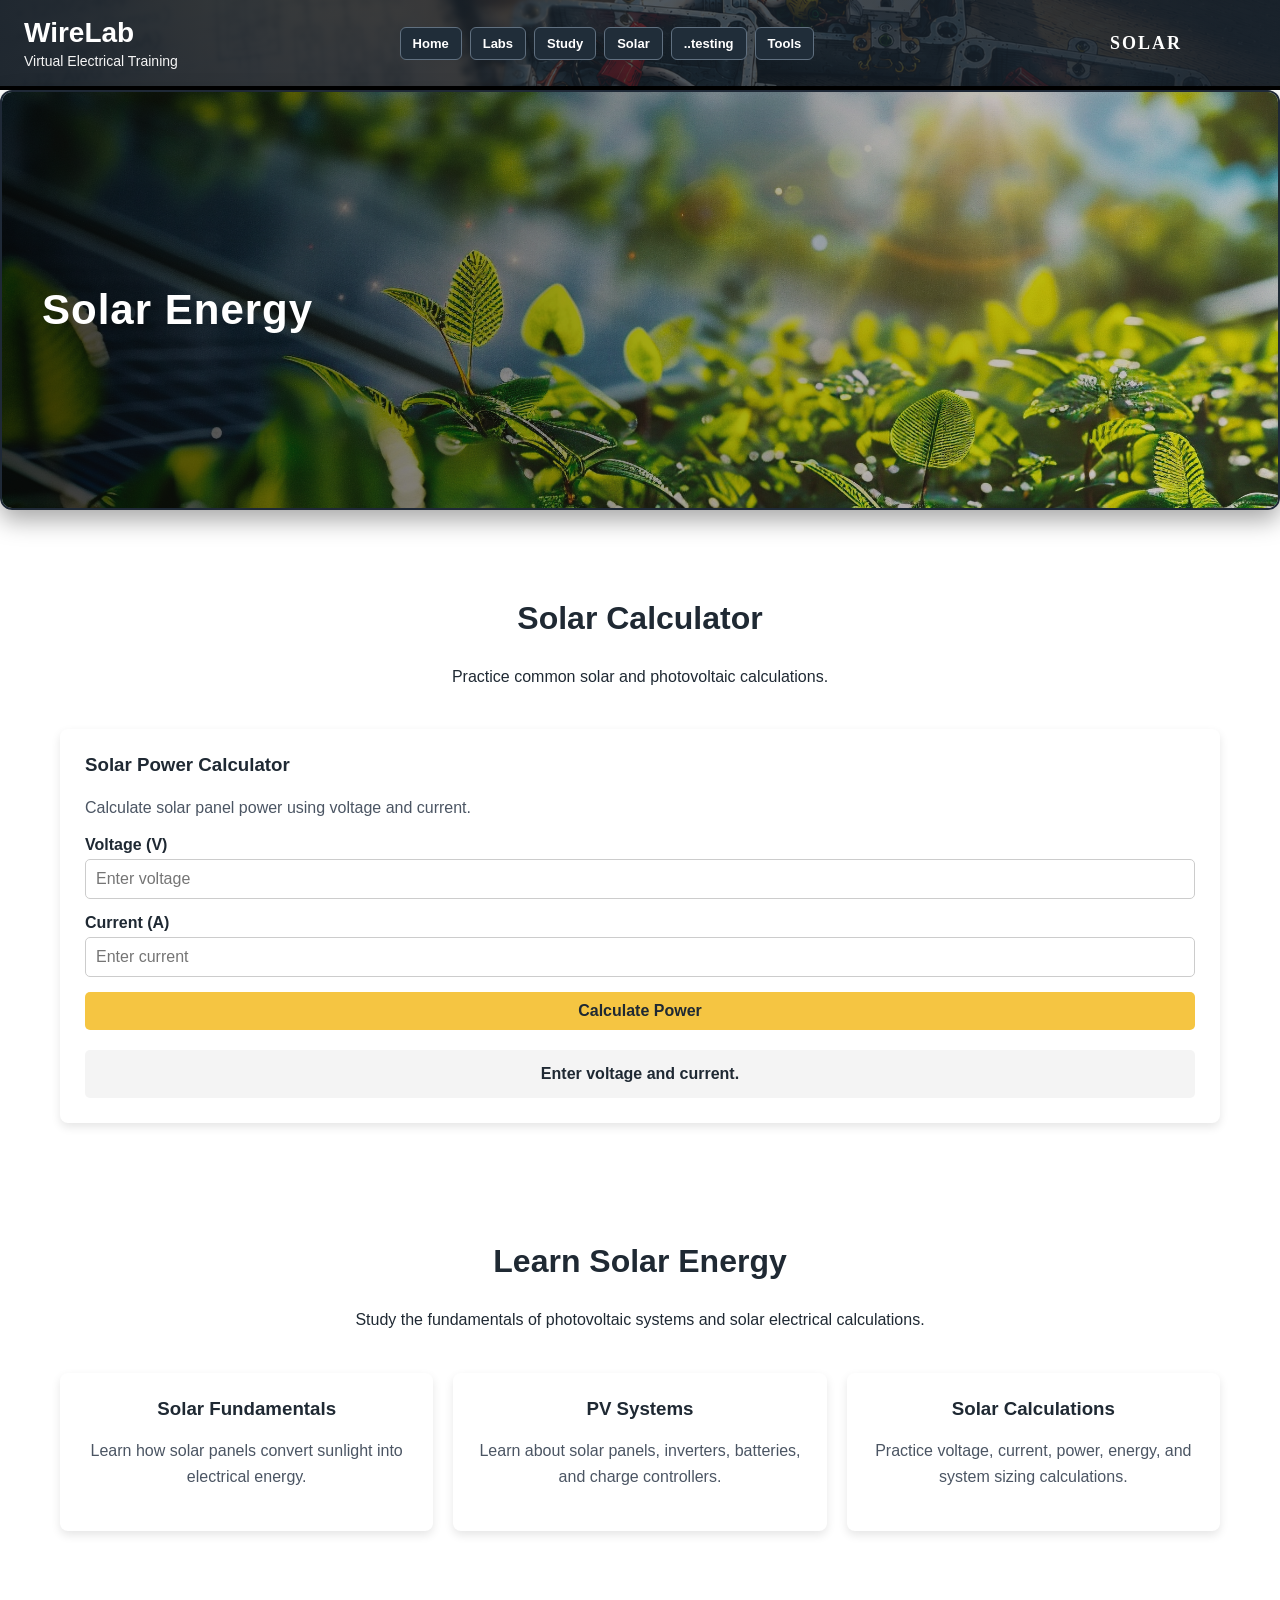
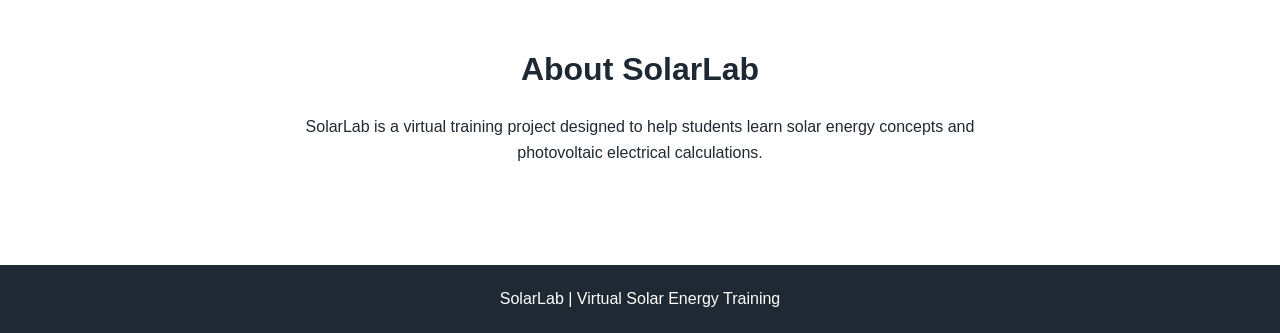
==== solarlab.html @ 6565e78e "add solar" ====
<!DOCTYPE html>
<html lang="en">

<head>
    <meta charset="UTF-8">
    <meta name="viewport" content="width=device-width, initial-scale=1.0">
    <title>WireLab - Virtual Electrical Training</title>
    <link rel="stylesheet" href="style.css">
     <link rel="stylesheet" href="solar.css">
</head>

<body class="lab-page">
<header class="site-header">
    <div class="header-content">
        <h1>WireLab</h1>
        <p> Virtual Electrical Training </p>
    </div>

    <nav class="site-navigation">
        <a href="index.html" class="nav-button">Home</a>
        <a href="labs.html" class="nav-button">Labs</a>
        <a href="study.html" class="nav-button">Study</a>
        <a href="solarlab.html" class="nav-button">Solar</a>
        <a href="testing.html" class="nav-button">..testing</a>
        <a href="electrical-tools.html" class="nav-button">Tools</a>
    </nav>

    <div class="stage-label"> SOLAR </div>
</header>

<!-- ============= HERO SECTION ============== -->
<section class="wirelab-hero">

<img src="greenelectricity2.jpg"
    alt="WireLab Home">

<div class="hero-overlay">
    <h2> Solar Energy </h2>


                </div>
</div>
</section>




    <!-- =========================================
         SOLAR CALCULATORS
    ========================================= -->

    <section
        id="calculators"
        class="content-section"
    >

        <h2>
            Solar Calculator
        </h2>


        <p>
            Practice common solar and photovoltaic calculations.
        </p>


        <div class="tool-grid">


            <!-- =========================================
                 SOLAR POWER CALCULATOR
            ========================================= -->

            <div class="tool-card solar-calculator">

                <h3>
                    Solar Power Calculator
                </h3>


                <p>
                    Calculate solar panel power using
                    voltage and current.
                </p>


                <!-- VOLTAGE INPUT -->

                <label for="solar-voltage">

                    Voltage (V)

                </label>


                <input
                    type="number"
                    id="solar-voltage"
                    placeholder="Enter voltage"
                >


                <!-- CURRENT INPUT -->

                <label for="solar-current">

                    Current (A)

                </label>


                <input
                    type="number"
                    id="solar-current"
                    placeholder="Enter current"
                >


                <!-- CALCULATE BUTTON -->

                <button
                    id="calculate-solar-power"
                >

                    Calculate Power

                </button>


                <!-- RESULT -->

                <div
                    id="solar-power-result"
                    class="calculator-result"
                >

                    Enter voltage and current.

                </div>

            </div>


        </div>

    </section>



    <!-- =========================================
         LEARN SECTION
    ========================================= -->

    <section
        id="learn"
        class="content-section"
    >

        <h2>
            Learn Solar Energy
        </h2>


        <p>
            Study the fundamentals of photovoltaic systems
            and solar electrical calculations.
        </p>


        <div class="tool-grid">


            <!-- SOLAR FUNDAMENTALS -->

            <div class="tool-card">

                <h3>
                    Solar Fundamentals
                </h3>


                <p>
                    Learn how solar panels convert sunlight
                    into electrical energy.
                </p>

            </div>



            <!-- PV SYSTEMS -->

            <div class="tool-card">

                <h3>
                    PV Systems
                </h3>


                <p>
                    Learn about solar panels, inverters,
                    batteries, and charge controllers.
                </p>

            </div>



            <!-- SOLAR CALCULATIONS -->

            <div class="tool-card">

                <h3>
                    Solar Calculations
                </h3>


                <p>
                    Practice voltage, current, power,
                    energy, and system sizing calculations.
                </p>

            </div>


        </div>

    </section>



    <!-- =========================================
         ABOUT SECTION
    ========================================= -->

    <section
        id="about"
        class="content-section"
    >

        <h2>
            About SolarLab
        </h2>


        <p>
            SolarLab is a virtual training project designed
            to help students learn solar energy concepts
            and photovoltaic electrical calculations.
        </p>

    </section>


</main>



<!-- =========================================
     FOOTER
========================================= -->

<footer class="site-footer">

    <p>
        SolarLab | Virtual Solar Energy Training
    </p>

</footer>



<!-- =========================================
     JAVASCRIPT
========================================= -->

<script
    src="solar.js"
></script>


</body>

</html>
---- style.css ----
/* =========================================================
   WIRELAB
   Main Stylesheet
========================================================= */

/* =========================================================
   1. GLOBAL
========================================================= */

* {
    box-sizing: border-box;
}


html,
body {
    margin: 0;
    padding: 0;
    min-height: 100%;

    font-family: Arial, Helvetica, sans-serif;

    background: #ffffff;
    color: #1f2933;
}

body {
    overflow-x: hidden;
}

html {
    overflow-y: scroll;
}

button {
    font: inherit;
    cursor: pointer;
}

/* =========================================================
   2. SITE HEADER
========================================================= */

.site-header {
    min-height: 90px;
    padding: 14px 24px;
    display: flex;
    align-items: center;
    justify-content: space-between;
    position: relative;
    overflow: hidden;
    color: white;
    background-image:
        linear-gradient(
            90deg,
            rgba(23, 33, 43, 0.95),
            rgba(23, 33, 43, 0.75),
            rgba(23, 33, 43, 0.95)
        ),
        url("wirelab-home-art.png");
    background-size: cover;
    background-position: center;
    border-bottom: 4px solid hsl(0, 0%, 0%);
}

.site-header h1 {
    margin: 0;
    color: #ffffff;
    font-size: 28px;
}

.site-header p {
    margin: 4px 0 0;
    color: #f5f5f5;
    font-size: 14px;
}

.site-navigation {
    display: flex;
    align-items: center;
    gap: 8px;
}

@media (max-width: 768px) {

    .site-header {
        flex-wrap: wrap;
        justify-content: center;
        align-items: center;
        gap: 8px;
        padding: 10px 8px;
    }

    .header-content {
        display: flex;
        align-items: center;
        gap: 5px;
        white-space: nowrap;
    }

    .site-header h1 {
        margin: 0;
        font-size: 20px;
    }

    .site-header p {
        margin: 0;
        font-size: 12px;
    }

    .stage-label {
        font-size: 12px;
        white-space: nowrap;
    }

    .site-navigation {
        order: 3;
        width: 100%;
        display: flex;
        align-items: center;
        gap: 4px;
        flex-wrap: nowrap;
        overflow-x: auto;
        justify-content: flex-start;
    }

    .nav-button {
        flex-shrink: 0;
        padding: 6px 8px;
        font-size: 11px;
    }

}

.nav-button {
    display: inline-block;
    padding: 8px 12px;
    color: white;
    text-decoration: none;
    border: 1px solid #607080;
    border-radius: 6px;
    background: #202d39;
    font-size: 13px;
    font-weight: 600;
}

.nav-button:hover {
    background: #2b3a48;
    border-color: #8a99a6;
}

.stage-label {
    width: 220px;
    min-width: 220px;
    text-align: center;
    padding: 0;
    border: none;
    background: none;
    color: white;
    font-family: "Bodoni MT", "Bodoni 72", serif;
    font-size: 18px;
    font-weight: bold;
    letter-spacing: 2px;
    text-transform: uppercase;
}

/* =========================================================
   3. PAGE CONTAINER
========================================================= */

.page-container {
    width: min(1500px, calc(100% - 32px));
    margin: 20px auto 40px;
}

/* =========================================================
   4. EXERCISE HEADER
========================================================= */

.exercise-header {
    display: flex;
    justify-content: space-between;
    align-items: center;
    gap: 20px;
    padding: 18px 20px;
    margin-bottom: 16px;
    background: white;
    border: 1px solid #d8dee4;
    border-radius: 10px;
}

.exercise-number {
    color: #0d6efd;
    font-size: 12px;
    font-weight: bold;
    letter-spacing: 1px;
}

.exercise-header h2 {
    margin: 5px 0 0;
    font-size: 23px;
}

.exercise-actions {
    display: flex;
    flex-wrap: wrap;
    gap: 8px;
}

.exercise-actions button,
.lab-controls button,
.hint-actions button {
    padding: 9px 13px;
    border: 1px solid #b9c2ca;
    border-radius: 6px;
    background: #fff;
    color: #17212b;
    font-weight: 600;
}

.exercise-actions button:first-child,
#checkWork {
    background: #0d6efd;
    color: white;
    border-color: #0d6efd;
}

.exercise-actions button:hover,
.lab-controls button:hover,
.hint-actions button:hover {
    filter: brightness(0.96);
}

/* =========================================================
   5. EXERCISE INFORMATION
========================================================= */

.exercise-info {
    display: grid;
    grid-template-columns:
        minmax(0, 1.4fr)
        minmax(280px, 1fr);
    gap: 16px;
    margin-bottom: 16px;
}

.objective-card,
.progress-card {
    padding: 16px 18px;
    background: white;
    border: 1px solid #d8dee4;
    border-radius: 10px;
}

.objective-card h3 {
    margin: 0 0 8px;
    font-size: 15px;
}

.objective-card p {
    margin: 0;
    color: #4b5563;
    line-height: 1.5;
}

/* =========================================================
   6. PROGRESS
========================================================= */

.progress-header {
    display: flex;
    justify-content: space-between;
    margin-bottom: 9px;
    font-size: 14px;
    font-weight: 600;
}

.progress-bar {
    width: 100%;
    height: 12px;
    overflow: hidden;
    background: #e4e8ec;
    border-radius: 20px;
}

#progressFill {
    width: 0%;
    height: 100%;
    background: #0d6efd;
    transition: width 0.25s ease;
}

/* =========================================================
   7. EXERCISE STATUS
========================================================= */

.exercise-status {
    min-height: 42px;
    margin-bottom: 16px;
    padding: 12px 15px;
    background: #fff;
    border: 1px solid #d8dee4;
    border-radius: 8px;
    font-size: 14px;
}

/* =========================================================
   8. LAB LAYOUT
========================================================= */

#lab {
    display: grid;
    grid-template-columns:
        minmax(0, 1fr)
        320px;
    gap: 20px;
    align-items: start;
}

#workspace-panel {
    min-width: 0;
}

/* =========================================================
   9. WORKBOARD
========================================================= */

#workboard {
    position: relative;
    width: 100%;
    height: 650px;
    overflow: hidden;
    background:
        linear-gradient(
            rgba(0, 0, 0, 0.035) 1px,
            transparent 1px
        ),
        linear-gradient(
            90deg,
            rgba(0, 0, 0, 0.035) 1px,
            transparent 1px
        ),
        #fafbfc;
    background-size: 25px 25px;
    border: 1px solid #cfd6dd;
    border-radius: 10px;
    box-shadow: 0 3px 12px rgba(0, 0, 0, 0.06);
    touch-action: none;
}

.workspace-title {
    position: absolute;
    top: 12px;
    left: 16px;
    z-index: 30;
    pointer-events: none;
}

.workspace-title h3 {
    margin: 0;
    font-size: 15px;
}

.workspace-title span {
    display: block;
    margin-top: 3px;
    color: #6b7280;
    font-size: 11px;
}

/* =========================================================
   10. JUNCTION BOXES
========================================================= */

#junctionBoxes {
    position: absolute;
    inset: 0;
    z-index: 10;
}

.junction-box {
    position: absolute;
    width: 150px;
    height: 130px;
    background: #c8cdd1;
    border: 4px solid #6f777d;
    border-radius: 5px;
    box-shadow:
        inset 0 0 0 3px #aeb4b9,
        0 4px 8px rgba(0, 0, 0, 0.18);
    cursor: grab;
    user-select: none;
    transform-origin: center center;
    touch-action: none;
}

.junction-box:active {
    cursor: grabbing;
}

.junction-box.selected {
    outline: 3px solid #0d6efd;
    outline-offset: 3px;
}

.junction-box.drop-target {
    outline: 3px dashed #198754;
    outline-offset: 3px;
}

.box-label {
    position: absolute;
    top: 5px;
    left: 50%;
    transform: translateX(-50%);
    color: #3c4348;
    font-size: 10px;
    font-weight: bold;
    pointer-events: none;
    white-space: nowrap;
}

/* =========================================================
   11. KNOCKOUTS
========================================================= */

.knockout {
    position: absolute;
    width: 22px;
    height: 22px;
    z-index: 20;
    border: 3px solid #4f575d;
    border-radius: 50%;
    background: #7e878e;
    box-shadow: inset 0 0 0 3px #aeb4b9;
    cursor: crosshair;
    touch-action: none;
}

.knockout:hover {
    background: #0d6efd;
    border-color: #084298;
}

.knockout.drop-target {
    background: #198754;
    border-color: #146c43;
    box-shadow:
        inset 0 0 0 3px #a9dfbf,
        0 0 0 3px rgba(25, 135, 84, 0.25);
}

.knockout-top {
    top: -13px;
    left: 50%;
    transform: translateX(-50%);
}

.knockout-bottom {
    bottom: -13px;
    left: 50%;
    transform: translateX(-50%);
}

.knockout-left {
    left: -13px;
    top: 50%;
    transform: translateY(-50%);
}

.knockout-right {
    right: -13px;
    top: 50%;
    transform: translateY(-50%);
}

/* =========================================================
   12. CABLES
========================================================= */

#cableLayer {
    position: absolute;
    inset: 0;
    width: 100%;
    height: 100%;
    z-index: 5;
    overflow: visible;
    pointer-events: auto;
    touch-action: none;
}

.cable {
    position: absolute;
    height: 8px;
    margin: 0;
    padding: 0;
    z-index: 1;
    transform-origin: left center;
    pointer-events: auto;
    cursor: pointer;
    user-select: none;
    touch-action: none;
}

.cable-visual {
    position: absolute;
    top: 0;
    left: 0;
    width: 100%;
    height: 8px;
    border-radius: 8px;
    background: #4a4a4a;
    box-shadow: 0 1px 2px rgba(0, 0, 0, 0.25);
    pointer-events: none;
    user-select: none;
    touch-action: none;
}

.cable-hit-area {
    position: absolute;
    top: -10px;
    left: 0;
    width: 100%;
    height: 28px;
    z-index: 2;
    background: rgba(0, 0, 0, 0.001);
    pointer-events: auto;
    cursor: pointer;
    user-select: none;
    touch-action: none;
}

.cable.two-wire .cable-visual {
    background: #4a4a4a;
}

.cable.three-wire .cable-visual {
    background: #333333;
}

.cable:hover .cable-visual {
    top: -1px;
    height: 10px;
    box-shadow: 0 1px 3px rgba(0, 0, 0, 0.35);
}

.cable.pending {
    opacity: 0.7;
    pointer-events: none;
    cursor: default;
}

.cable.pending .cable-visual {
    height: 8px;
    background:
        repeating-linear-gradient(
            90deg,
            #4a4a4a 0,
            #4a4a4a 10px,
            transparent 10px,
            transparent 18px
        );
    box-shadow: none;
}

.cable.pending .cable-hit-area {
    pointer-events: none;
}

.cable.selected {
    z-index: 8;
}

.cable.selected .cable-visual {
    top: -2px;
    height: 12px;
    background: #0d6efd;
    border-radius: 12px;
    box-shadow:
        0 0 0 2px rgba(13, 110, 253, 0.25),
        0 0 7px rgba(13, 110, 253, 0.75);
}

.cable-selection-halo {
    position: absolute;
    pointer-events: none;
    user-select: none;
}

/* =========================================================
   13. MESSAGE
========================================================= */

.message {
    min-height: 42px;
    margin-top: 12px;
    padding: 12px 14px;
    background: white;
    border: 1px solid #d8dee4;
    border-radius: 8px;
    font-size: 14px;
}

/* =========================================================
   14. HINT PANEL
========================================================= */

.hint-panel {
    margin-top: 14px;
    padding: 16px;
    background: white;
    border: 1px solid #d8dee4;
    border-radius: 10px;
}

.hint-header {
    display: flex;
    justify-content: space-between;
    align-items: flex-start;
    gap: 15px;
}

.hint-label {
    color: #0d6efd;
    font-size: 10px;
    font-weight: bold;
    letter-spacing: 1px;
}

.hint-header h3 {
    margin: 4px 0 0;
    font-size: 17px;
}

#hintLevel {
    color: #6b7280;
    font-size: 12px;
    white-space: nowrap;
}

#hintText {
    margin: 12px 0;
    color: #4b5563;
    line-height: 1.5;
}

.hint-actions {
    display: flex;
    gap: 8px;
}

#hintButton {
    background: #0d6efd;
    border-color: #0d6efd;
    color: white;
}

/* =========================================================
   15. INSTRUCTIONS
========================================================= */

.instructions-panel {
    width: 100%;
    grid-column: 1 / -1;
    min-height: 140px;
    margin-top: 16px;
    padding: 18px 20px;
    background: white;
    border: 1px solid #d8dee4;
    border-radius: 10px;
}

.instructions-panel h3 {
    margin: 0 0 10px;
    color: #1f2933;
    font-size: 23px;
}

.instructions-panel li {
    margin: 6px 0;
    color: #4b5563;
    font-size: 13px;
    line-height: 1.5;
}

/* =========================================================
   16. LAB CONTROLS
========================================================= */

.lab-controls {
    display: flex;
    flex-wrap: wrap;
    gap: 8px;
    margin-top: 14px;
}

/* =========================================================
   17. TOOLBOX
========================================================= */

#toolbox {
    width: 320px;
    position: sticky;
    top: 20px;
    padding: 16px;
    background: #ffffff;
    border: 1px solid #d8dee4;
    border-radius: 10px;
    box-shadow: 0 3px 12px rgba(0, 0, 0, 0.06);
}

.toolbox-header h2 {
    margin: 0;
    font-size: 20px;
}

.toolbox-header p {
    margin: 5px 0 15px;
    color: #6b7280;
    font-size: 12px;
}

.toolbox-section {
    margin-top: 13px;
    padding-top: 13px;
    border-top: 1px solid #e2e6ea;
}

.toolbox-section:first-of-type {
    margin-top: 0;
    padding-top: 0;
    border-top: 0;
}

.toolbox-section h3 {
    margin: 0 0 9px;
    color: #4b5563;
    font-size: 13px;
    letter-spacing: 0.5px;
    text-transform: uppercase;
}

/* =========================================================
   18. TOOLBOX COMPONENTS
========================================================= */

.component {
    display: flex;
    align-items: center;
    gap: 10px;
    min-height: 58px;
    margin-bottom: 8px;
    padding: 9px;
    background: #f8fafb;
    border: 1px solid #d8dee4;
    border-radius: 7px;
    cursor: grab;
    user-select: none;
}

.component:last-child {
    margin-bottom: 0;
}

.component:hover {
    background: #f3f6f8;
    border-color: #9da9b4;
}

.component.dragging {
    opacity: 0.5;
}

.component strong {
    display: block;
    font-size: 12px;
}

.component small {
    display: block;
    margin-top: 3px;
    color: #6b7280;
    font-size: 10px;
    line-height: 1.3;
}

/* =========================================================
   19. COMPONENT ICONS
========================================================= */

.component-icon {
    position: relative;
    display: flex;
    align-items: center;
    justify-content: center;
    width: 42px;
    height: 42px;
    flex: 0 0 42px;
}

/* =========================================================
   20. CABLE ICONS
========================================================= */

.cable-icon {
    flex-direction: column;
    gap: 3px;
}

.cable-icon span {
    width: 29px;
    height: 5px;
    border-radius: 5px;
}

.cable-icon.cable-2 span:nth-child(1) {
    background: #202020;
}

.cable-icon.cable-2 span:nth-child(2) {
    background: #eeeeee;
    border: 1px solid #777;
}

.cable-icon.cable-3 span:nth-child(1) {
    background: #202020;
}

.cable-icon.cable-3 span:nth-child(2) {
    background: #c62828;
}

.cable-icon.cable-3 span:nth-child(3) {
    background: #eeeeee;
    border: 1px solid #777;
}

/* =========================================================
   21. RECEPTACLE ICON
========================================================= */

.duplex-icon {
    display: flex;
    flex-direction: column;
    gap: 6px;
    width: 30px;
    height: 40px;
    background: #f7f7f7;
    border: 2px solid #777;
    border-radius: 3px;
}

.receptacle-slot {
    width: 15px;
    height: 5px;
    border-top: 2px solid #333;
    border-bottom: 2px solid #333;
}

.half-hot-icon {
    border-left: 4px solid #c62828;
}

/* =========================================================
   22. GFCI ICON
========================================================= */

.gfci-icon {
    display: flex;
    flex-direction: column;
    gap: 4px;
    width: 31px;
    height: 40px;
    background: #f7f7f7;
    border: 2px solid #777;
    border-radius: 3px;
}

.gfci-button {
    display: flex;
    align-items: center;
    justify-content: center;
    width: 19px;
    height: 11px;
    background: #e7e7e7;
    border: 1px solid #888;
    border-radius: 2px;
    font-size: 7px;
}

/* =========================================================
   23. SWITCH ICON
========================================================= */

.switch-icon {
    display: flex;
    align-items: center;
    justify-content: center;
    width: 30px;
    height: 40px;
    background: #f7f7f7;
    border: 2px solid #777;
    border-radius: 3px;
}

.switch-toggle {
    width: 5px;
    height: 22px;
    background: #555;
    border-radius: 3px;
    transform: rotate(-20deg);
}

/* =========================================================
   24. FIXTURE ICON
========================================================= */

.fixture-icon {
    width: 42px;
    height: 42px;
}

.fixture-base {
    position: absolute;
    bottom: 5px;
    width: 23px;
    height: 10px;
    background: #777;
    border-radius: 3px;
}

.fixture-globe {
    position: absolute;
    top: 2px;
    width: 32px;
    height: 27px;
    background: #eee;
    border: 2px solid #777;
    border-radius: 50% 50% 45% 45%;
}

/* =========================================================
   25. BULB ICON
========================================================= */

.bulb-icon {
    flex-direction: column;
}

.bulb-glass {
    width: 23px;
    height: 23px;
    background: #f4f4f4;
    border: 2px solid #777;
    border-radius: 50%;
}

.bulb-base {
    width: 15px;
    height: 9px;
    background: #bbb;
    border: 2px solid #777;
    border-top: 0;
}

/* =========================================================
   26. APPLIANCE CORD ICON
========================================================= */

.appliance-cord-icon {
    width: 45px;
    height: 42px;
}

.plug-head {
    position: absolute;
    top: 10px;
    left: 0;
    width: 20px;
    height: 23px;
    background: #222;
    border-radius: 4px;
}

.plug-prong {
    position: absolute;
    left: 17px;
    width: 3px;
    height: 10px;
    background: #c8c8c8;
}

.prong-top {
    top: 3px;
}

.prong-bottom {
    bottom: 3px;
}

.plug-ground {
    position: absolute;
    top: 8px;
    left: 17px;
    width: 3px;
    height: 8px;
    background: #c8c8c8;
}

.plug-cable {
    position: absolute;
    top: 19px;
    left: 17px;
    width: 23px;
    height: 5px;
    background: #222;
    border-radius: 5px;
}

/* =========================================================
   27. PIGTAIL ICON
========================================================= */

.pigtail {
    position: absolute;
    top: 10px;
    right: 0;
    width: 12px;
    height: 23px;
}

.pigtail-wire {
    display: block;
    width: 12px;
    height: 4px;
    margin-bottom: 3px;
    border-radius: 4px;
}

.pigtail-wire.black {
    background: #111;
}

.pigtail-wire.white {
    background: white;
    border: 1px solid #777;
}

.pigtail-wire.green {
    background: #198754;
}

/* =========================================================
   28. EMPTY CATEGORY
========================================================= */

.empty-category {
    padding: 5px 0;
    color: #9aa1a8;
    font-size: 11px;
}

/* =========================================================
   29. INSTALLED DEVICES
========================================================= */

.installed-device {
    position: absolute;
    z-index: 25;
    cursor: pointer;
    user-select: none;
}

.installed-device.selected {
    outline: 2px solid #0d6efd;
    outline-offset: 3px;
}

.installed-device.dragging {
    opacity: 0.65;
}

.junction-box > .installed-device {
    top: 54%;
    left: 50%;
    transform: translate(-50%, -50%);
}

.installed-device.drop-target {
    outline: 3px dashed #198754;
    outline-offset: 3px;
}

.light-fixture-device .light-bulb-device {
    top: 2px;
    left: 50%;
    z-index: 26;
    transform: translateX(-50%);
}

/* =========================================================
   30. DEVICE TERMINALS
========================================================= */

.gfci-device .slot {
    position: absolute;
    left: 50%;
    width: 18px;
    height: 7px;
    border-top: 2px solid #444;
    border-bottom: 2px solid #444;
    transform: translateX(-50%);
}

.gfci-device .slot.top {
    top: 12px;
}

.gfci-device .slot.bottom {
    top: 26px;
}

.device-body {
    position: relative;
}

.device-terminal {
    position: absolute;
    width: 10px;
    height: 10px;
    z-index: 40;
    border: 2px solid #333;
    border-radius: 50%;
    cursor: pointer;
}

.device-terminal:hover {
    transform: scale(1.35);
}

.device-terminal.hot {
    background: #b71c1c;
}

.device-terminal.neutral {
    background: #f4f4f4;
}

.device-terminal.ground {
    background: #198754;
}

.device-terminal.red {
    background: #d32f2f;
}

.terminal-label {
    position: absolute;
    color: #1f2933;
    font-size: 7px;
    font-weight: bold;
    pointer-events: none;
    white-space: nowrap;
}

/* =========================================================
   31. RECEPTACLE DEVICE
========================================================= */

.receptacle-device {
    width: 58px;
    height: 82px;
    background: #f8f8f8;
    border: 2px solid #666;
    border-radius: 4px;
}

.receptacle-device .slot {
    position: absolute;
    left: 50%;
    width: 20px;
    height: 8px;
    border-top: 2px solid #444;
    border-bottom: 2px solid #444;
    transform: translateX(-50%);
}

.receptacle-device .slot.top {
    top: 22px;
}

.receptacle-device .slot.bottom {
    top: 48px;
}

.receptacle-device .brass-side {
    position: absolute;
    top: 18px;
    right: -4px;
    width: 5px;
    height: 14px;
    background: #b8860b;
}

.receptacle-device .silver-side {
    position: absolute;
    top: 18px;
    left: -4px;
    width: 5px;
    height: 14px;
    background: #aaa;
}

.half-hot-device {
    border-left: 5px solid #c62828;
}

/* =========================================================
   32. GFCI DEVICE
========================================================= */

.gfci-device {
    width: 62px;
    height: 84px;
    background: #f7f7f7;
    border: 2px solid #666;
    border-radius: 4px;
}

.gfci-device .gfci-receptacle {
    position: absolute;
    top: 11px;
    left: 18px;
}

.gfci-device .button-reset,
.gfci-device .button-test {
    position: absolute;
    left: 20px;
    display: flex;
    align-items: center;
    justify-content: center;
    width: 21px;
    height: 12px;
    border: 1px solid #888;
    border-radius: 2px;
    font-size: 6px;
}

.gfci-device .button-reset {
    top: 44px;
}

.gfci-device .button-test {
    top: 59px;
}

/* =========================================================
   33. SWITCH DEVICE
========================================================= */

.switch-device {
    width: 48px;
    height: 76px;
    background: #f8f8f8;
    border: 2px solid #666;
    border-radius: 4px;
}

.switch-device .toggle {
    position: absolute;
    top: 20px;
    left: 18px;
    width: 8px;
    height: 34px;
    background: #555;
    border-radius: 4px;
    transform: rotate(-20deg);
}

/* =========================================================
   34. LIGHT FIXTURE DEVICE
========================================================= */

.light-fixture-device {
    width: 82px;
    height: 60px;
}

.light-fixture-device .fixture-body {
    position: absolute;
    top: 7px;
    left: 8px;
    width: 65px;
    height: 45px;
    background: #eee;
    border: 3px solid #777;
    border-radius: 50% 50% 42% 42%;
}

.light-fixture-device .fixture-base {
    position: absolute;
    bottom: 1px;
    left: 28px;
    width: 25px;
    height: 12px;
    background: #777;
    border-radius: 3px;
}

.light-fixture-device.light-on .fixture-body {
    background: #fff8c5;
    box-shadow: 0 0 25px 12px rgba(255, 213, 79, 0.65);
}

/* =========================================================
   35. LIGHT BULB DEVICE
========================================================= */

.light-bulb-device {
    width: 38px;
    height: 48px;
}

.light-bulb-device .bulb-glass {
    width: 30px;
    height: 30px;
    background: #f1f1f1;
    border: 2px solid #777;
    border-radius: 50%;
}

.light-bulb-device .bulb-base {
    width: 20px;
    height: 11px;
    margin: -1px auto 0;
    background: #aaa;
    border: 2px solid #777;
    border-top: 0;
}

/* =========================================================
   36. WALL OUTLET
========================================================= */

.wall-outlet {
    position: absolute;
    top: 235px;
    left: 18px;
    width: 86px;
    height: 118px;
    z-index: 55;
    user-select: none;
}

.wall-outlet-label {
    margin-bottom: 6px;
    color: #59636d;
    font-size: 8px;
    font-weight: bold;
    letter-spacing: 0.5px;
    text-align: center;
}

.wall-outlet-face {
    position: relative;
    width: 70px;
    height: 96px;
    margin: 0 auto;
    background: #f7f7f7;
    border: 2px solid #777;
    border-radius: 5px;
    box-shadow:
        inset 0 0 0 2px #d5d5d5,
        0 3px 6px rgba(0, 0, 0, 0.18);
}

.wall-outlet-screw {
    position: absolute;
    left: 50%;
    width: 7px;
    height: 7px;
    background: #aaa;
    border: 1px solid #777;
    border-radius: 50%;
    transform: translateX(-50%);
}

.wall-outlet-screw.top {
    top: 8px;
}

.wall-outlet-screw.bottom {
    bottom: 8px;
}

.wall-outlet-slot {
    position: absolute;
    left: 50%;
    width: 8px;
    height: 25px;
    border: 2px solid #333;
    border-radius: 4px;
    transform: translateX(-50%);
}

.hot-slot {
    top: 22px;
}

.neutral-slot {
    top: 52px;
}

.wall-outlet-ground {
    position: absolute;
    top: 42px;
    left: 50%;
    width: 12px;
    height: 7px;
    border: 2px solid #333;
    border-radius: 4px;
    transform: translateX(-50%);
}

.wall-outlet.plug-connected .wall-outlet-face {
    outline: 3px solid #198754;
    outline-offset: 3px;
}

/* =========================================================
   37. POWER CORD
========================================================= */

#powerCordLayer {
    position: absolute;
    inset: 0;
    z-index: 50;
    pointer-events: none;
}

.power-cord-assembly {
    position: absolute;
    inset: 0;
    width: 100%;
    height: 100%;
    pointer-events: none;
}

.power-cord-svg {
    position: absolute;
    inset: 0;
    width: 100%;
    height: 100%;
    overflow: visible;
    pointer-events: none;
}

.power-cord-path {
    fill: none;
    stroke: #222;
    stroke-width: 9;
    stroke-linecap: round;
    pointer-events: none;
}

.power-cord-wire {
    fill: none;
    stroke-width: 5;
    stroke-linecap: round;
    pointer-events: none;
}

.power-cord-wire.hot {
    stroke: #111;
}

.power-cord-wire.neutral {
    stroke: #f4f4f4;
}

.power-cord-wire.ground {
    stroke: #198754;
}

/* =========================================================
   38. POWER CORD PLUG
========================================================= */

.power-cord-plug {
    position: absolute;
    width: 34px;
    height: 40px;
    z-index: 80;
    background: #222;
    border-radius: 6px;
    cursor: grab;
    pointer-events: auto;
    box-shadow: 0 3px 6px rgba(0, 0, 0, 0.25);
}

.power-cord-plug:active {
    cursor: grabbing;
}

.power-cord-plug::before,
.power-cord-plug::after {
    content: "";
    position: absolute;
    right: -9px;
    width: 6px;
    height: 15px;
    background: #c8c8c8;
    border-radius: 2px;
}

.power-cord-plug::before {
    top: 5px;
}

.power-cord-plug::after {
    bottom: 5px;
}

.power-cord-plug .plug-ground-prong {
    position: absolute;
    top: 15px;
    right: -8px;
    width: 5px;
    height: 10px;
    background: #c8c8c8;
    border-radius: 2px;
}

/* =========================================================
   39. POWER CORD LABEL
========================================================= */

.power-cord-label {
    position: absolute;
    z-index: 75;
    padding: 4px 7px;
    background: rgba(255, 255, 255, 0.94);
    border: 1px solid #ccd2d7;
    border-radius: 4px;
    font-size: 9px;
    font-weight: bold;
    white-space: nowrap;
    pointer-events: none;
    transform: translate(-50%, -100%);
}

.power-cord-assembly.plug-connected .power-cord-plug {
    cursor: default;
    outline: 3px solid #198754;
    outline-offset: 2px;
}

.power-cord-assembly.plug-connected .power-cord-label::after {
    content: " Connected";
    color: #198754;
}

/* =========================================================
   40. CONDUCTOR SELECTION
========================================================= */

.conductor-selection {
    outline: 3px solid #ffc107;
    outline-offset: 2px;
}

/* =========================================================
   41. LAB CARDS
========================================================= */

.labs-grid {
    display: grid;
    grid-template-columns: repeat(3, minmax(0, 1fr));
    gap: 16px;
    margin-top: 16px;
    align-items: stretch;
}

.lab-card {
    display: flex;
    flex-direction: column;
    height: 100%;

    background: #ffffff;
    border: 1px solid #d8dee4;
    border-radius: 10px;
    padding: 20px;
    box-shadow: 0 3px 12px rgba(0, 0, 0, 0.06);
}

.lab-card-number {
    color: #0d6efd;
    font-size: 11px;
    font-weight: bold;
    letter-spacing: 1px;
}

.lab-card h3 {
    margin: 7px 0 9px;
    font-size: 19px;
}

.lab-card p {
    flex: 1;
    margin: 0 0 18px;
    color: #4b5563;
    font-size: 13px;
    line-height: 1.5;
}

.lab-card-button {
    display: inline-block;
    margin-top: auto;
    padding: 9px 13px;

    border: 1px solid #0d6efd;
    border-radius: 6px;

    background: #0d6efd;
    color: #ffffff;

    text-decoration: none;
    font: inherit;
    font-weight: bold;
    cursor: pointer;
}

.lab-card-button:hover {
    filter: brightness(0.96);
}

.lab-card-button:disabled {
    background: #e4e8ec;
    border-color: #cfd6dd;
    color: #6b7280;
    cursor: not-allowed;
    filter: none;
}

/* =========================================================
   42. LAB DETAILS
========================================================= */

.lab-details {
    margin-bottom: 18px;
    padding: 10px 12px;
    background: #f8fafb;
    border: 1px solid #e2e6ea;
    border-radius: 6px;
}

.lab-details p {
    margin: 4px 0;
    color: #4b5563;
    font-size: 12px;
}

.lab-details strong {
    color: #1f2933;
}

/* =========================================================
   43. HERO
========================================================= */

.wirelab-hero {
    position: relative;
    width: 100%;
    height: 420px;
    overflow: hidden;
    margin-bottom: 30px;
    border: 2px solid #1f2937;
    border-radius: 12px;
    box-shadow: 0 10px 25px rgba(0, 0, 0, 0.35);
}

.wirelab-hero img {
    display: block;
    width: 100%;
    height: 100%;
    object-fit: cover;
}

/* =========================================================
   44. HERO OVERLAY
========================================================= */

.hero-overlay {
    position: absolute;
    inset: 0;
    display: flex;
    flex-direction: column;
    justify-content: center;
    padding: 40px;
    background:
        linear-gradient(
            90deg,
            rgba(0, 0, 0, 0.75),
            rgba(0, 0, 0, 0.35),
            rgba(0, 0, 0, 0.15)
        );
    color: white;
}

.hero-overlay h2 {
    margin-bottom: 15px;
    font-size: 42px;
    letter-spacing: 1px;
}

.hero-overlay p {
    max-width: 520px;
    font-size: 18px;
    line-height: 1.6;
}

.hero-button {
    width: max-content;
    margin-top: 25px;
    padding: 12px 28px;
    background: #0ea5e9;
    color: white;
    border-radius: 6px;
    text-decoration: none;
    font-weight: bold;
    transition: 0.3s;
}

.hero-button:hover {
    background: #38bdf8;
    transform: translateY(-2px);
}

/* =========================================================
   45. MOBILE LAB MODE
========================================================= */

@media (max-width: 850px) {
    body.lab-page {
        min-height: 100vh;
        overflow-x: hidden;
        overflow-y: auto;
        overscroll-behavior-y: auto;
        touch-action: auto;
    }

    #workboard,
    #cableLayer,
    .cable,
    .cable-hit-area {
        touch-action: none;
    }
}

/* =========================================================
   46. CABLE MENU
========================================================= */

.cable-menu {
    position: fixed;
    z-index: 10000;
    display: flex;
    flex-direction: column;
    min-width: 130px;
    padding: 6px;
    background: #ffffff;
    border: 1px solid #999999;
    border-radius: 6px;
    box-shadow: 0 4px 12px rgba(0, 0, 0, 0.2);
    pointer-events: auto;
}

.cable-menu button {
    display: block;
    width: 100%;
    padding: 8px 12px;
    border: none;
    border-radius: 4px;
    background: #f2f2f2;
    font-size: 14px;
    text-align: left;
    cursor: pointer;
    pointer-events: auto;
    touch-action: manipulation;
}

.cable-menu button:hover {
    background: #dddddd;
}

/* =========================================================
   47. STUDY PAGE
========================================================= */

.study-container {
    margin-top: 20px;
}

.study-feature-card {
    margin-bottom: 30px;
}

.study-feature-card .hero-overlay {
    padding: 40px;
}

.study-number {
    display: inline-block;
    margin-bottom: 8px;
    color: #60a5fa;
    font-size: 11px;
    font-weight: bold;
    letter-spacing: 2px;
    text-transform: uppercase;
}

.study-feature-card .hero-overlay h2 {
    margin: 0 0 14px;
}

.study-feature-card .hero-overlay > p {
    max-width: 700px;
    margin: 0;
}

.study-feature-details {
    display: grid;
    grid-template-columns: repeat(2, minmax(0, 1fr));
    gap: 14px;
    width: min(760px, 100%);
    margin-top: 20px;
}

.study-feature-detail {
    padding: 13px 15px;
    background: rgba(17, 24, 39, 0.70);
    border: 1px solid rgba(255, 255, 255, 0.25);
    border-radius: 8px;
}

.study-feature-detail h3 {
    margin: 0 0 6px;
    color: white;
    font-size: 14px;
}

.study-feature-detail p {
    max-width: none;
    margin: 0;
    color: #e5e7eb;
    font-size: 13px;
    line-height: 1.45;
}

.study-feature-textbook {
    display: flex;
    align-items: center;
    flex-wrap: wrap;
    gap: 8px 12px;
    width: fit-content;
    max-width: 760px;
    margin-top: 14px;
    padding: 9px 12px;
    background: rgba(255, 255, 255, 0.94);
    border: 1px solid rgba(255, 255, 255, 0.85);
    border-radius: 6px;
    color: #1f2933;
}

.study-feature-textbook strong {
    color: #0d6efd;
    font-size: 10px;
    letter-spacing: 1px;
}

.study-feature-textbook span {
    font-size: 12px;
    font-weight: 600;
}

/* =========================================================
   48. STUDY PANELS
========================================================= */

.study-navigation-panel,
.study-appendices,
.study-tools-panel {
    margin-bottom: 20px;
    padding: 20px;
    background: white;
    border: 1px solid #d8dee4;
    border-radius: 10px;
    box-shadow: 0 3px 12px rgba(0, 0, 0, 0.06);
}

.study-navigation-header {
    margin-bottom: 16px;
}

.study-section-label {
    display: inline-block;
    color: #0d6efd;
    font-size: 10px;
    font-weight: bold;
    letter-spacing: 1px;
}

.study-navigation-header h3,
.study-appendix-header h3,
.study-tools-panel h3 {
    margin: 5px 0 0;
    font-size: 22px;
}

/* =========================================================
   49. STUDY SECTIONS
========================================================= */

.study-section-grid {
    display: flex;
    flex-direction: column;
    gap: 12px;
}

.study-section {
    overflow: hidden;
    background: #f8fafb;
    border: 1px solid #d8dee4;
    border-radius: 8px;
}

.study-section > summary {
    display: grid;
    grid-template-columns: 90px minmax(0, 1fr);
    gap: 12px;
    align-items: center;
    padding: 14px 16px;
    cursor: pointer;
    list-style: none;
}

.study-section > summary::-webkit-details-marker,
.study-unit > summary::-webkit-details-marker {
    display: none;
}

.study-section > summary::after,
.study-unit > summary::after {
    content: "+";
    margin-left: auto;
    color: #6b7280;
    font-size: 18px;
    font-weight: bold;
}

.study-section[open] > summary::after,
.study-unit[open] > summary::after {
    content: "−";
}

.study-section-number,
.study-unit-number {
    color: #0d6efd;
    font-size: 10px;
    font-weight: bold;
    letter-spacing: 1px;
}

.study-section-title,
.study-unit-title {
    color: #1f2933;
    font-weight: 700;
}

/* =========================================================
   50. STUDY UNITS
========================================================= */

.study-units {
    padding: 0 12px 12px;
}

.study-unit {
    overflow: hidden;
    margin-top: 8px;
    background: white;
    border: 1px solid #e2e6ea;
    border-radius: 7px;
}

.study-unit > summary {
    display: grid;
    grid-template-columns: 70px minmax(0, 1fr) 20px;
    gap: 10px;
    align-items: center;
    padding: 11px 13px;
    cursor: pointer;
    list-style: none;
}

.study-topics {
    padding: 5px 15px 14px 82px;
    background: #fcfdfe;
    border-top: 1px solid #e2e6ea;
}

.study-topics h4 {
    margin: 8px 0 0;
    color: #374151;
    font-size: 12px;
    font-weight: 600;
    line-height: 1.45;
}

.study-topics ul {
    margin: 6px 0 10px;
    padding-left: 18px;
}

.study-topics li {
    margin: 3px 0;
    color: #4b5563;
    font-size: 12px;
    line-height: 1.45;
}

/* =========================================================
   51. STUDY APPENDICES
========================================================= */

.study-appendix-grid {
    display: grid;
    grid-template-columns: repeat(5, minmax(0, 1fr));
    gap: 12px;
    margin-top: 16px;
}

.study-appendix-card {
    height: 100%;
    padding: 14px;
    background: #f8fafb;
    border: 1px solid #d8dee4;
    border-radius: 8px;
}

.study-appendix-card strong {
    display: block;
    margin-bottom: 6px;
    color: #0d6efd;
    font-size: 11px;
    letter-spacing: 0.7px;
}

.study-appendix-card span {
    display: block;
    color: #4b5563;
    font-size: 12px;
    line-height: 1.45;
}

/* =========================================================
   52. STUDY TOOLS
========================================================= */

.study-tools-panel {
    display: grid;
    grid-template-columns:
        minmax(240px, 0.8fr)
        minmax(0, 2fr);
    gap: 20px;
    align-items: stretch;
}

.study-tools-panel > div:first-child p {
    margin: 8px 0 0;
    color: #4b5563;
    font-size: 13px;
    line-height: 1.5;
}

.study-tools-grid {
    display: grid;
    grid-template-columns: repeat(2, minmax(0, 1fr));
    gap: 12px;
}

.study-tool-card {
    height: 100%;
    padding: 14px;
    background: #f8fafb;
    border: 1px solid #d8dee4;
    border-radius: 8px;
}

.study-tool-card strong {
    display: block;
    margin-bottom: 6px;
    color: #0d6efd;
    font-size: 11px;
    letter-spacing: 0.7px;
}

.study-tool-card span {
    display: block;
    color: #4b5563;
    font-size: 12px;
    line-height: 1.45;
}

/* =========================================================
   53. LABS HERO
========================================================= */

.labs-feature-card {
    margin-bottom: 30px;
}

.labs-feature-card .hero-overlay {
    padding: 40px;
}

.labs-number {
    display: inline-block;
    margin-bottom: 8px;
    color: #60a5fa;
    font-size: 11px;
    font-weight: bold;
    letter-spacing: 2px;
    text-transform: uppercase;
}

.labs-feature-card .hero-overlay h2 {
    margin: 0 0 14px;
    font-size: 42px;
}

.labs-feature-card .hero-overlay > p {
    max-width: 700px;
    margin: 0;
    font-size: 18px;
    line-height: 1.6;
}

.labs-feature-details {
    display: grid;
    grid-template-columns: repeat(2, minmax(0, 1fr));
    gap: 14px;
    width: min(760px, 100%);
    margin-top: 20px;
}

.labs-feature-detail {
    padding: 13px 15px;
    background: rgba(17, 24, 39, 0.70);
    border: 1px solid rgba(255, 255, 255, 0.25);
    border-radius: 8px;
}

.labs-feature-detail h3 {
    margin: 0 0 6px;
    color: white;
    font-size: 14px;
}

.labs-feature-detail p {
    max-width: none;
    margin: 0;
    color: #e5e7eb;
    font-size: 13px;
    line-height: 1.45;
}

/* =========================================================
   54. RESPONSIVE — 1100px
========================================================= */

@media (max-width: 1100px) {
    #lab {
        grid-template-columns:
            minmax(0, 1fr)
            290px;
    }

    #toolbox {
        width: 290px;
    }

    .study-appendix-grid {
        grid-template-columns: repeat(3, minmax(0, 1fr));
    }
}

/* =========================================================
   55. RESPONSIVE — 850px
========================================================= */

@media (max-width: 850px) {
    .exercise-header {
        flex-direction: column;
        align-items: flex-start;
    }

    .exercise-info {
        grid-template-columns: 1fr;
    }

    #lab {
        grid-template-columns: 1fr;
    }

    #toolbox {
        width: 100%;
        position: static;
    }

    #workboard {
        height: 600px;
    }

    .wall-outlet {
        right: 10px;
    }

    .labs-grid {
        grid-template-columns: 1fr;
    }

    .study-feature-card {
        height: auto;
        min-height: 520px;
    }

    .study-feature-card .hero-overlay,
    .labs-feature-card .hero-overlay {
        justify-content: flex-start;
        padding: 30px 25px;
    }

    .study-feature-details,
    .labs-feature-details {
        grid-template-columns: 1fr;
    }

    .study-appendix-grid {
        grid-template-columns: repeat(2, minmax(0, 1fr));
    }

    .study-tools-panel {
        grid-template-columns: 1fr;
    }

    .study-tools-grid {
        grid-template-columns: repeat(2, minmax(0, 1fr));
    }
}

/* =========================================================
   56. RESPONSIVE — 600px
========================================================= */

@media (max-width: 600px) {
    .page-container {
        width: calc(100% - 16px);
    }

    .site-header {
        padding: 12px 15px;
    }

    .site-header h1 {
        font-size: 23px;
    }

    #workboard {
        height: 520px;
    }

    .wall-outlet {
        transform: scale(0.85);
        transform-origin: right center;
    }

    .cable-hit-area {
        top: -12px;
        height: 32px;
    }

    .study-feature-card {
        min-height: 600px;
    }

    .study-feature-card .hero-overlay,
    .labs-feature-card .hero-overlay {
        padding: 24px 18px;
    }

    .study-feature-card .hero-overlay h2,
    .labs-feature-card .hero-overlay h2 {
        font-size: 30px;
    }

    .study-feature-card .hero-overlay > p,
    .labs-feature-card .hero-overlay > p {
        font-size: 15px;
    }

    .study-section > summary {
        grid-template-columns: 72px minmax(0, 1fr);
        padding: 12px;
    }

    .study-unit > summary {
        grid-template-columns: 62px minmax(0, 1fr) 20px;
        padding: 10px 11px;
    }

    .study-topics {
        padding-right: 13px;
        padding-left: 13px;
    }

    .study-appendix-grid,
    .study-tools-grid {
        grid-template-columns: 1fr;
    }

    .study-feature-textbook {
        align-items: flex-start;
        flex-direction: column;
        gap: 4px;
    }
}
---- solar.css ----
/* =========================================================
   4. HERO SECTION
========================================================= */

.hero-section {

    min-height: 400px;

    display: flex;

    align-items: center;

    justify-content: center;

    text-align: center;

    padding: 50px 20px;

    background: linear-gradient(
        135deg,
        #f5c542,
        #f59e0b
    );
}


.hero-content {

    max-width: 700px;
}


.hero-content h2 {

    margin: 0;

    font-size: 3rem;

    color: #1f2933;
}


.hero-content p {

    margin-top: 20px;

    font-size: 1.2rem;

    line-height: 1.6;

    color: #1f2933;
}


.hero-button {

    display: inline-block;

    margin-top: 25px;

    padding: 14px 24px;

    background: #1f2933;

    color: white;

    text-decoration: none;

    border-radius: 5px;

    font-weight: bold;

    transition: 0.2s;
}


.hero-button:hover {

    background: #374151;
}


/* =========================================================
   5. CONTENT SECTIONS
========================================================= */

.content-section {

    max-width: 1200px;

    margin: auto;

    padding: 60px 20px;

    text-align: center;
}


.content-section h2 {

    margin-top: 0;

    font-size: 2rem;

    color: #1f2933;
}


.content-section > p {

    max-width: 700px;

    margin: 15px auto 40px;

    line-height: 1.6;
}


/* =========================================================
   6. TOOL GRID
========================================================= */

.tool-grid {

    display: grid;

    grid-template-columns:
        repeat(
            auto-fit,
            minmax(220px, 1fr)
        );

    gap: 20px;
}


/* =========================================================
   7. TOOL CARDS
========================================================= */

.tool-card {

    padding: 25px;

    background: white;

    border-radius: 8px;

    box-shadow:
        0 4px 10px
        rgba(0, 0, 0, 0.1);
}


.tool-card h3 {

    margin-top: 0;

    color: #1f2933;
}


.tool-card p {

    line-height: 1.6;

    color: #4b5563;
}

/* =========================================================
   8. SOLAR CALCULATOR
========================================================= */

.solar-calculator {

    text-align: left;
}


.solar-calculator label {

    display: block;

    margin-top: 15px;

    margin-bottom: 5px;

    font-weight: bold;
}


.solar-calculator input {

    width: 100%;

    padding: 10px;

    border: 1px solid #ccc;

    border-radius: 5px;

    font-size: 1rem;
}


.solar-calculator button {

    width: 100%;
}


.calculator-result {

    margin-top: 20px;

    padding: 15px;

    background: #f4f4f4;

    border-radius: 5px;

    text-align: center;

    font-weight: bold;
}

/* =========================================================
   9. BUTTONS
========================================================= */

.tool-card button {

    margin-top: 15px;

    padding: 10px 18px;

    border: none;

    border-radius: 5px;

    background: #f5c542;

    color: #1f2933;

    font-weight: bold;

    cursor: pointer;

    transition: 0.2s;
}


.tool-card button:hover {

    background: #f59e0b;
}


/* =========================================================
   10. FOOTER
========================================================= */

.site-footer {

    padding: 25px;

    background: #1f2933;

    color: white;

    text-align: center;
}


.site-footer p {

    margin: 0;
}


/* =========================================================
   10. MOBILE
========================================================= */

@media (
    max-width: 768px
) {

    .header-content h1 {

        font-size: 2rem;
    }


    .hero-content h2 {

        font-size: 2.2rem;
    }


    .hero-content p {

        font-size: 1rem;
    }


    .content-section {

        padding: 40px 15px;
    }


    .site-navigation {

        flex-direction: column;

        align-items: center;
    }


    .nav-button {

        width: 200px;
    }

}
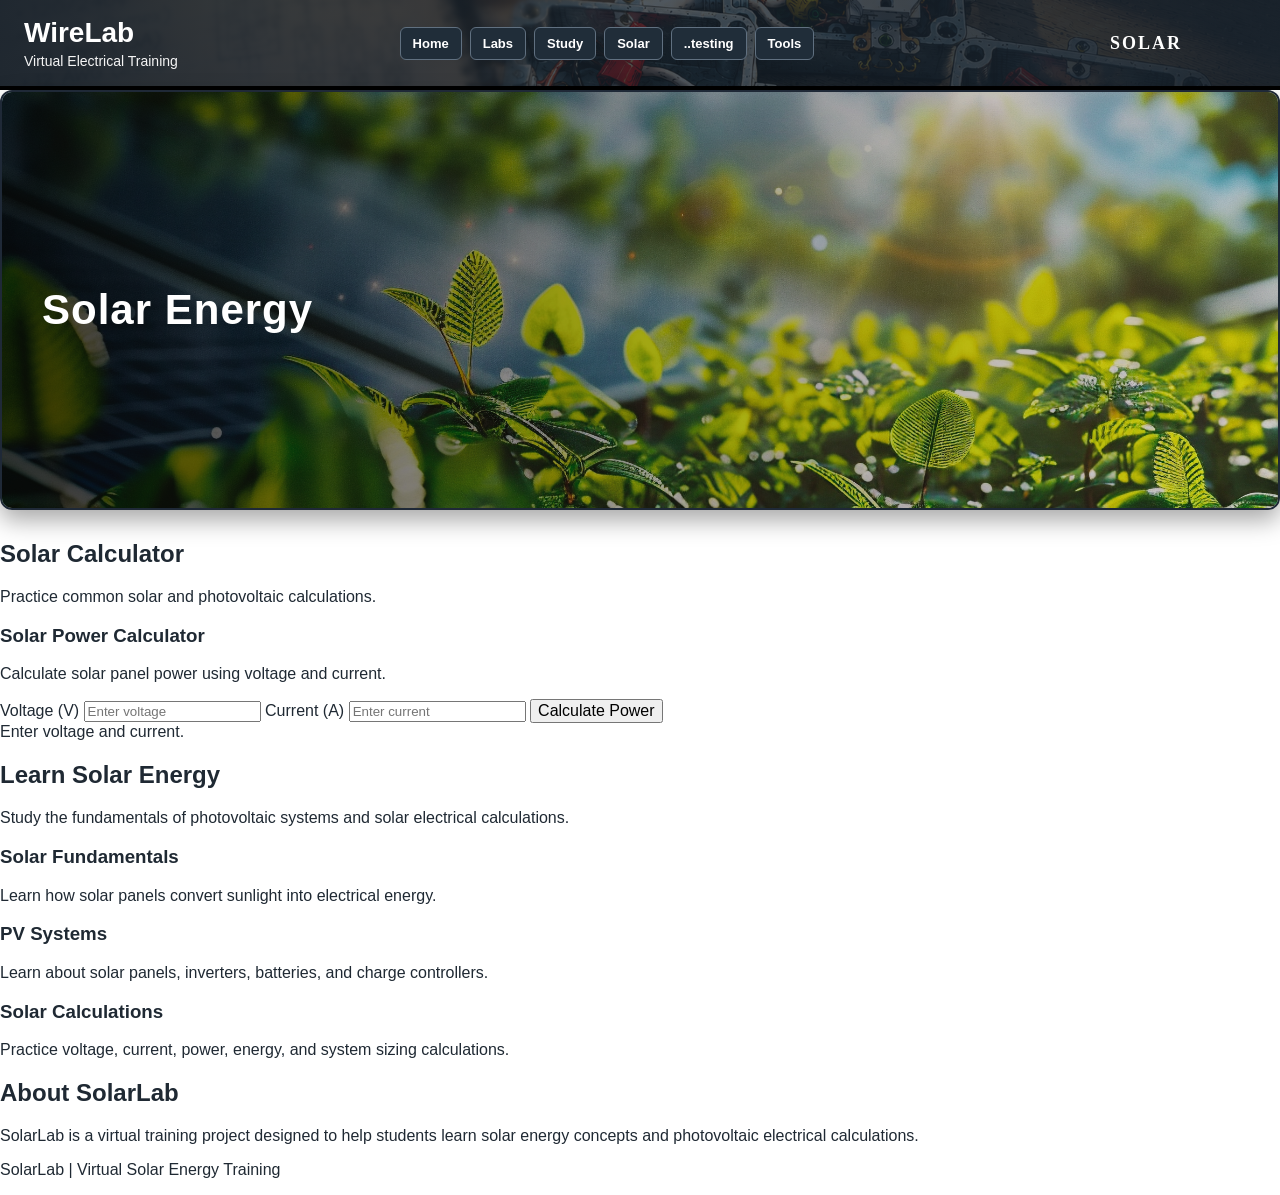
==== commit d86b6e14: "Remove solar.css stylesheet link Removed the link to solar.css from the HTML file." ====
--- a/solarlab.html
+++ b/solarlab.html
@@ -6,7 +6,7 @@
     <meta name="viewport" content="width=device-width, initial-scale=1.0">
     <title>WireLab - Virtual Electrical Training</title>
     <link rel="stylesheet" href="style.css">
-     <link rel="stylesheet" href="solar.css">
+    
 </head>
 
 <body class="lab-page">
